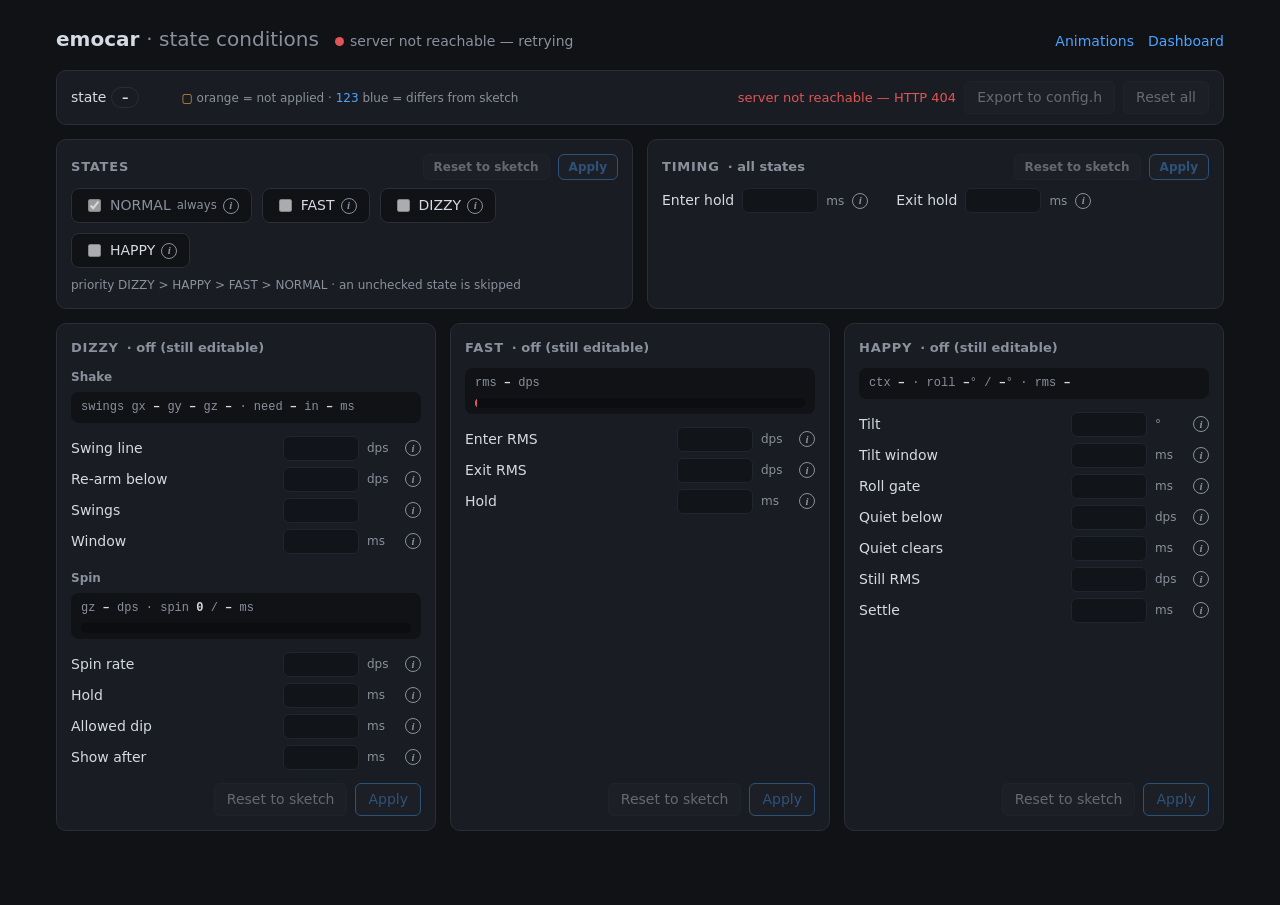
==== server/web/configs.html @ ef5c02bd "/configs: tune the state conditions live on the car, export to config.h The STATE_* flags and every " ====
<!DOCTYPE html>
<html lang="en">
<head>
<meta charset="utf-8">
<meta name="viewport" content="width=device-width, initial-scale=1">
<title>emocar configs</title>
<style>
  :root {
    --bg: #101216; --panel: #191c22; --edge: #2a2e37; --text: #d6dae2;
    --dim: #8a909c; --accent: #4da3ff; --ok: #46c46e; --bad: #e05555; --warn: #e0a53c;
    --rms: #f0b84a;
  }
  * { box-sizing: border-box; }
  body { margin: 0; background: var(--bg); color: var(--text);
         font: 14px/1.5 system-ui, sans-serif; }
  main { max-width: 1208px; margin: 0 auto; padding: 16px 20px 60px; }
  header { display: flex; align-items: baseline; gap: 16px; flex-wrap: wrap; }
  h1 { font-size: 20px; margin: 8px 0 2px; }
  h1 span { color: var(--dim); font-weight: 400; }
  header nav { margin-left: auto; display: flex; gap: 14px; }
  header a { color: var(--accent); text-decoration: none; }
  #cartext { color: var(--dim); }
  h2 { font-size: 13px; margin: 0 0 10px; color: var(--dim); text-transform: uppercase;
       letter-spacing: .06em; display: flex; align-items: center; gap: 8px; }
  h2 em { font-style: normal; text-transform: none; letter-spacing: 0; }
  .dot { display: inline-block; width: 9px; height: 9px; border-radius: 50%;
         background: var(--bad); margin-right: 6px; }
  .dot.on { background: var(--ok); }

  .bar { display: flex; align-items: center; gap: 14px; flex-wrap: wrap;
         margin: 14px 0; padding: 10px 14px; background: var(--panel);
         border: 1px solid var(--edge); border-radius: 10px; }
  .bar .push { margin-left: auto; display: flex; gap: 8px; align-items: center; }
  .pill { padding: 2px 10px; border-radius: 99px; border: 1px solid var(--edge);
          font-weight: 600; font-size: 13px; }
  #saved { color: var(--ok); }
  #msg { font-size: 13px; color: var(--dim); }
  #msg.bad { color: var(--bad); }
  #msg.good { color: var(--ok); }

  .line { display: flex; flex-wrap: wrap; justify-content: center; align-items: stretch;
          gap: 14px; margin-bottom: 14px; }
  .card { background: var(--panel); border: 1px solid var(--edge); border-radius: 10px;
          padding: 14px; min-width: 0; flex: 0 1 380px; display: flex; flex-direction: column; }
  .card .foot { margin-top: auto; padding-top: 10px; }
  h3 { font-size: 12px; margin: 12px 0 6px; color: var(--dim); font-weight: 600; }
  h3:first-of-type { margin-top: 0; }
  /* top row: two short strips that share the full width */
  .line.top .card { flex: 1 1 0; min-width: 320px; }
  .compact h2 { margin-bottom: 8px; }
  .compact h2 .foot { margin: 0 0 0 auto; padding: 0; text-transform: none; letter-spacing: 0; }
  .compact h2 button { font-size: 12px; padding: 3px 10px; }
  .fields.inline { display: flex; flex-wrap: wrap; gap: 4px 28px; }
  .fields.inline .row { grid-template-columns: auto 76px auto 16px; padding: 0; }
  .card.off { opacity: .55; }
  .card.off:hover { opacity: .85; }

  .live { font: 12px/1.6 ui-monospace, monospace; color: var(--dim); background: var(--bg);
          border-radius: 8px; padding: 6px 10px; margin-bottom: 10px; }
  .live b { color: var(--text); font-weight: 600; }
  .meter { position: relative; height: 10px; background: #0b0d10; border-radius: 5px;
           margin-top: 5px; overflow: hidden; }
  .meter .fill { position: absolute; top: 0; bottom: 0; left: 0; background: var(--rms);
                 border-radius: 5px; transition: width .15s; }
  .meter .mark { position: absolute; top: -2px; bottom: -2px; width: 2px; background: var(--dim); }
  .meter .mark.enter { background: var(--bad); }

  .info { display: inline-flex; align-items: center; justify-content: center; flex: none;
          width: 16px; height: 16px; border-radius: 50%; border: 1px solid var(--dim);
          color: var(--dim); font: italic 600 11px/1 Georgia, serif; cursor: help; user-select: none; }
  .info:hover, .info:focus { border-color: var(--accent); color: var(--accent); outline: none; }
  #tip { position: fixed; z-index: 10; max-width: 300px; padding: 9px 12px; border-radius: 8px;
         background: #252a33; border: 1px solid #3a404c; box-shadow: 0 6px 20px #0008;
         font-size: 12.5px; line-height: 1.5; color: var(--text); pointer-events: none;
         opacity: 0; transition: opacity .12s; }
  #tip.show { opacity: 1; }
  #tip b { display: block; margin-bottom: 3px; }
  #tip small { display: block; margin-top: 5px; color: var(--dim); }

  .row { display: grid; grid-template-columns: 1fr 76px 30px 16px; align-items: center;
         gap: 8px; padding: 3px 0; }
  .row label { color: var(--text); }
  .row input { width: 100%; background: #0b0d10; color: var(--text); border: 1px solid var(--edge);
               border-radius: 6px; padding: 4px 8px; font: 13px ui-monospace, monospace;
               text-align: right; }
  .row input:disabled { opacity: .5; }
  .row input.changed { border-color: var(--warn); }
  .row input.custom { color: var(--accent); }
  .row input.bad { border-color: var(--bad); color: var(--bad); }
  .err { color: var(--bad); font-size: 12px; margin-right: auto; align-self: center;
         text-transform: none; letter-spacing: 0; font-weight: 400; }
  .key { font-size: 12px; color: var(--dim); }
  .key i { font-style: normal; }
  .row .unit { color: var(--dim); font-size: 12px; }

  .states { display: flex; gap: 10px; flex-wrap: wrap; }
  .states label { display: flex; align-items: center; gap: 6px; background: var(--bg);
                  border: 1px solid var(--edge); border-radius: 8px; padding: 6px 12px; cursor: pointer; }
  .states label.always { cursor: default; color: var(--dim); }
  .states label.changed { border-color: var(--warn); }
  .ladder { color: var(--dim); font-size: 12px; margin-top: 8px; }

  .foot { display: flex; justify-content: flex-end; gap: 8px; }
  button { background: #22262e; color: var(--text); border: 1px solid var(--edge);
           border-radius: 6px; padding: 5px 12px; font: inherit; cursor: pointer; }
  button.primary { border-color: var(--accent); color: var(--accent); }
  button:disabled { opacity: .4; cursor: not-allowed; }
</style>
</head>
<body>
<main>
  <header>
    <h1>emocar <span>· state conditions</span></h1>
    <div><span class="dot" id="dot"></span><span id="cartext">connecting…</span></div>
    <nav><a href="/">Animations</a><a href="/dashboard">Dashboard</a></nav>
  </header>

  <div class="bar">
    <span>state <span class="pill" id="state">–</span></span>
    <span id="saved"></span>
    <span id="differ"></span>
    <span class="key"><i style="color:var(--warn)">▢</i> orange = not applied · <i style="color:var(--accent)">123</i> blue = differs from sketch</span>
    <div class="push">
      <span id="msg"></span>
      <button id="export">Export to config.h</button>
      <button id="resetAll" title="Every setting back to the sketch's defaults, on the car">Reset all</button>
    </div>
  </div>

  <div class="line top">
      <div class="card compact" data-card="states">
        <h2>States
          <span class="foot"><span class="err"></span><button class="reset">Reset to sketch</button><button class="primary apply">Apply</button></span></h2>
        <div class="states">
          <label class="always"><input type="checkbox" checked disabled> NORMAL <small>always</small> <span class="info" tabindex="0" data-tip="NORMAL">i</span></label>
          <label><input type="checkbox" data-key="STATE_FAST"> FAST <span class="info" tabindex="0" data-tip="STATE_FAST">i</span></label>
          <label><input type="checkbox" data-key="STATE_DIZZY"> DIZZY <span class="info" tabindex="0" data-tip="STATE_DIZZY">i</span></label>
          <label><input type="checkbox" data-key="STATE_HAPPY"> HAPPY <span class="info" tabindex="0" data-tip="STATE_HAPPY">i</span></label>
        </div>
        <div class="ladder">priority  DIZZY &gt; HAPPY &gt; FAST &gt; NORMAL · an unchecked state is skipped</div>
      </div>

      <div class="card compact" data-card="timing">
        <h2>Timing <em>· all states</em>
          <span class="foot"><span class="err"></span><button class="reset">Reset to sketch</button><button class="primary apply">Apply</button></span></h2>
        <div class="fields inline" data-fields="timing"></div>
      </div>
  </div>

  <div class="line">
      <div class="card" data-card="dizzy" data-state="STATE_DIZZY">
        <h2>DIZZY <em class="offnote">· off (still editable)</em></h2>
        <h3>Shake</h3>
        <div class="live">swings  gx <b id="sx">–</b>  gy <b id="sy">–</b>  gz <b id="sz">–</b>
          · need <b id="sneed">–</b> in <b id="swin">–</b> ms</div>
        <div class="fields" data-fields="shake"></div>
        <h3>Spin</h3>
        <div class="live">gz <b id="lgz">–</b> dps · spin <b id="lspin">0</b> / <b id="lspinneed">–</b> ms
          <div class="meter"><div class="fill" id="mspin" style="background:var(--accent)"></div></div>
        </div>
        <div class="fields" data-fields="spin"></div>
        <div class="foot"><span class="err"></span><button class="reset">Reset to sketch</button><button class="primary apply">Apply</button></div>
      </div>

      <div class="card" data-card="fast" data-state="STATE_FAST">
        <h2>FAST <em class="offnote">· off (still editable)</em></h2>
        <div class="live">rms <b id="lrms">–</b> dps
          <div class="meter"><div class="fill" id="mrms"></div>
            <div class="mark" id="mexit"></div><div class="mark enter" id="menter"></div></div>
        </div>
        <div class="fields" data-fields="fast"></div>
        <div class="foot"><span class="err"></span><button class="reset">Reset to sketch</button><button class="primary apply">Apply</button></div>
      </div>

      <div class="card" data-card="hand" data-state="STATE_HAPPY">
        <h2>HAPPY <em class="offnote">· off (still editable)</em></h2>
        <div class="live">ctx <b id="lctx">–</b> · roll <b id="lroll">–</b>° / <b id="ltilt">–</b>° · rms <b id="lrms2">–</b></div>
        <div class="fields" data-fields="hand"></div>
        <div class="foot"><span class="err"></span><button class="reset">Reset to sketch</button><button class="primary apply">Apply</button></div>
      </div>
  </div>
</main>

<script>
// Rows per card: [config.h name, label, unit]. Values and defaults come from the car.
const FIELDS = {
  timing: [
    ['ENTER_HOLD_MS', 'Enter hold', 'ms'],
    ['EXIT_HOLD_MS', 'Exit hold', 'ms'],
  ],
  fast: [
    ['FAST_ENTER_RMS', 'Enter RMS', 'dps'],
    ['FAST_EXIT_RMS', 'Exit RMS', 'dps'],
    ['FAST_HOLD_MS', 'Hold', 'ms'],
  ],
  shake: [
    ['SHAKE_DPS', 'Swing line', 'dps'],
    ['SHAKE_REARM_DPS', 'Re-arm below', 'dps'],
    ['SHAKE_SWINGS', 'Swings', ''],
    ['SHAKE_WINDOW_MS', 'Window', 'ms'],
  ],
  spin: [
    ['SPIN_GZ_DPS', 'Spin rate', 'dps'],
    ['SPIN_HOLD_MS', 'Hold', 'ms'],
    ['SPIN_DIP_MS', 'Allowed dip', 'ms'],
    ['DIZZY_AFTER_MS', 'Show after', 'ms'],
  ],
  hand: [
    ['HAND_TILT_DEG', 'Tilt', '°'],
    ['HAND_TILT_MS', 'Tilt window', 'ms'],
    ['HAND_ROLL_MS', 'Roll gate', 'ms'],
    ['HAND_QUIET_DPS', 'Quiet below', 'dps'],
    ['HAND_QUIET_MS', 'Quiet clears', 'ms'],
    ['STILL_RMS', 'Still RMS', 'dps'],
    ['HAND_SETTLE_MS', 'Settle', 'ms'],
  ],
};

// Hover text per setting: what it is, which way to turn it, and a measured number when
// there is one.
const TIPS = {
  NORMAL: ['NORMAL', 'The default face, shown whenever no other state applies. Always on.'],
  STATE_FAST: ['FAST', 'The car is driving on a surface: steady vibration from the wheels. Floor only — never shown while the car is in a hand.'],
  STATE_DIZZY: ['DIZZY', 'Shaken hard, or spun in circles. Highest priority: it beats HAPPY, so shaking a held car shows DIZZY.'],
  STATE_HAPPY: ['HAPPY', 'Picked up and held in a hand. Unticked: a held car shows NORMAL (never FAST).'],

  ENTER_HOLD_MS: ['Enter hold', 'How long a higher state must be wanted before the face switches up to it (e.g. NORMAL → HAPPY). Lower = snappier; higher = ignores short blips.'],
  EXIT_HOLD_MS: ['Exit hold', 'How long a face stays after its condition ends, before stepping down (e.g. HAPPY → NORMAL). Higher = faces linger longer.'],

  FAST_ENTER_RMS: ['Enter RMS', 'Vibration level the car must pass to count as driving — the RMS of the turn rate on all 3 axes over the last 250 ms, in °/s. On a desk at rest ≈ 0.5. On soft floors (carpet, bed) lower it toward 3.0.'],
  FAST_EXIT_RMS: ['Exit RMS', 'Vibration below this ends FAST. Must be lower than Enter RMS: the gap between them stops the face flickering when vibration hovers around one value.'],
  FAST_HOLD_MS: ['Hold', 'Vibration must stay above Enter RMS this long before FAST starts. A tap spikes vibration but never lasts, so this filters taps out.'],

  SHAKE_DPS: ['Swing line', 'A “swing” = the car turning faster than ± this on one axis. A hard shake goes far past 400 °/s; picking the car up rarely does. Lower = DIZZY triggers more easily.'],
  SHAKE_REARM_DPS: ['Re-arm below', 'After a swing, that axis must slow below this before the same direction can count again — so one long swing isn\'t counted many times. Must be lower than Swing line.'],
  SHAKE_SWINGS: ['Swings', 'How many swings within Window trigger DIZZY (at most 16). Each axis (gx, gy, gz) is counted separately, never added together. Measured: hard shake gx 10, gy 11, gz 5 in 2 s; a pickup 0–1.'],
  SHAKE_WINDOW_MS: ['Window', 'Swings older than this stop counting. Longer = a slower shake still triggers DIZZY.'],

  SPIN_GZ_DPS: ['Spin rate', 'Turn rate on the flat (gz, yaw) the car must hold in one direction — the car driving in circles. Reversing direction starts over. Not yet measured on the car.'],
  SPIN_HOLD_MS: ['Hold', 'How long the spin must last before DIZZY. 5000 = five seconds of circling.'],
  SPIN_DIP_MS: ['Allowed dip', 'Short drops below Spin rate (a bump, wheel slip) don\'t break the spin if they are shorter than this. Longer drops end it.'],
  DIZZY_AFTER_MS: ['Show after', 'How long DIZZY keeps showing after the last swing or the end of the spin. Includes Exit hold, so it can\'t be shorter than Exit hold.'],

  HAND_TILT_DEG: ['Tilt', 'A car on its wheels can\'t roll sideways; a hand always tilts it. Roll (gy) is added up in both directions, and this many degrees means “in a hand”. Lower = HAPPY triggers more easily, but bumps may count.'],
  HAND_TILT_MS: ['Tilt window', 'The roll must add up to Tilt within this time, otherwise the count restarts.'],
  HAND_ROLL_MS: ['Roll gate', 'A roll must last this long before it starts counting at all. Filters out taps and knocks on the car.'],
  HAND_QUIET_DPS: ['Quiet below', 'Roll rates below this are treated as sensor noise and not added to Tilt.'],
  HAND_QUIET_MS: ['Quiet clears', 'Being quiet (below Quiet below) this long clears the roll count. The brief stops while a hand turns the car are shorter, so they don\'t clear it.'],
  STILL_RMS: ['Still RMS', 'Vibration below this counts as “still” — used to decide the car was put down. At rest ≈ 0.5, held in a palm ≈ 35.'],
  HAND_SETTLE_MS: ['Settle', 'Still for this long = set back down: leaves hand mode, so HAPPY ends and FAST can work again.'],
};

let car = null, DEF = null;       // the car's live values and the sketch defaults it was built with
let online = false;

const $ = id => document.getElementById(id);
function msg(t, kind = '') {
  $('msg').textContent = t;
  $('msg').className = kind;
  clearTimeout(msg.t);
  if (kind !== 'bad') msg.t = setTimeout(() => { $('msg').textContent = ''; }, 6000);
}

for (const [card, list] of Object.entries(FIELDS)) {
  const box = document.querySelector(`[data-fields="${card}"]`);
  for (const [k, label, unit] of list) {
    box.insertAdjacentHTML('beforeend',
      `<div class="row"><label for="${k}">${label}</label>
       <input id="${k}" data-key="${k}" type="number" step="any">
       <span class="unit">${unit}</span><span class="info" tabindex="0" data-tip="${k}">i</span></div>`);
  }
}

// ------------------------------------------------------------ hover info

const tip = document.createElement('div');
tip.id = 'tip';
document.body.appendChild(tip);
function showTip(el) {
  const k = el.dataset.tip;
  const [title, text] = TIPS[k] || [k, ''];
  const show = v => k.startsWith('STATE_') ? (v ? 'on' : 'off') : v;
  let small = '';
  if (DEF && k in DEF) {
    const now = car[k] !== DEF[k] ? ` · on car ${show(car[k])}` : '';
    small = `<small>sketch default ${show(DEF[k])}${now} · config.h ${k}</small>`;
  }
  tip.innerHTML = `<b>${title}</b>${text}${small}`;
  const r = el.getBoundingClientRect(), w = tip.offsetWidth, h = tip.offsetHeight;
  const left = Math.min(Math.max(8, r.left + r.width / 2 - w / 2), innerWidth - w - 8);
  let top = r.bottom + 8;
  if (top + h > innerHeight - 8) top = r.top - h - 8;     // no room below: open above
  tip.style.left = left + 'px'; tip.style.top = top + 'px';
  tip.classList.add('show');
}
const hideTip = () => tip.classList.remove('show');
for (const el of document.querySelectorAll('.info')) {
  el.addEventListener('mouseenter', () => showTip(el));
  el.addEventListener('focus', () => showTip(el));
  el.addEventListener('mouseleave', hideTip);
  el.addEventListener('blur', hideTip);
  el.addEventListener('click', e => e.preventDefault());   // inside a state chip: don't toggle it
}

// ------------------------------------------------------------ form state

const inputs = card => [...document.querySelectorAll(`[data-card="${card}"] [data-key]`)];
const valueOf = el => el.type === 'checkbox' ? (el.checked ? 1 : 0) : parseFloat(el.value);

function load(card, from) {
  for (const el of inputs(card)) {
    const k = el.dataset.key;
    if (el.type === 'checkbox') el.checked = !!from[k]; else el.value = from[k];
  }
}

// The car checks all of this too (cfg.cpp), plus each field's range; this is so the
// mistake shows while typing.
function problems() {
  const v = k => parseFloat($(k).value);
  const p = {};
  if (!(v('FAST_EXIT_RMS') < v('FAST_ENTER_RMS'))) p.FAST_EXIT_RMS = `must be below Enter RMS (${v('FAST_ENTER_RMS')})`;
  if (!(v('SHAKE_REARM_DPS') < v('SHAKE_DPS'))) p.SHAKE_REARM_DPS = `must be below Swing line (${v('SHAKE_DPS')})`;
  if (!(v('DIZZY_AFTER_MS') >= v('EXIT_HOLD_MS'))) p.DIZZY_AFTER_MS = `must be ≥ Exit hold (${v('EXIT_HOLD_MS')})`;
  for (const el of document.querySelectorAll('input[type=number]'))
    if (!(el.value !== '' && parseFloat(el.value) >= 0)) p[el.dataset.key] = 'needs a number ≥ 0';
  return p;
}

function refresh() {
  const ready = !!(online && car);
  for (const el of document.querySelectorAll('[data-key], button')) el.disabled = !ready;
  $('export').disabled = !ready || !exportOK;
  if (!ready) return;
  const bad = problems();
  let differ = 0;
  for (const el of document.querySelectorAll('[data-key]')) {
    const k = el.dataset.key, val = valueOf(el);
    if (car[k] !== DEF[k]) differ++;
    const edited = val !== car[k];
    if (el.type === 'checkbox') { el.parentElement.classList.toggle('changed', edited); continue; }
    el.classList.toggle('bad', !!bad[k]);
    el.classList.toggle('changed', !bad[k] && edited);
    el.classList.toggle('custom', !bad[k] && val !== DEF[k]);
    el.title = bad[k] ? '✗ ' + bad[k] : '';
  }
  for (const card of document.querySelectorAll('.card')) {
    const first = [...card.querySelectorAll('input[type=number]')].find(el => bad[el.dataset.key]);
    card.querySelector('.apply').disabled = !!first;
    card.querySelector('.err').textContent = first
      ? `✗ ${first.closest('.row').querySelector('label').textContent} ${bad[first.dataset.key]}` : '';
    const st = card.dataset.state;
    if (st) {
      card.classList.toggle('off', !car[st]);
      card.querySelector('.offnote').style.display = car[st] ? 'none' : '';
    }
  }
  $('differ').textContent = differ ? `${differ} differ from sketch` : 'matches sketch';
  $('differ').style.color = differ ? 'var(--accent)' : 'var(--ok)';
  $('sneed').textContent = car.SHAKE_SWINGS; $('swin').textContent = car.SHAKE_WINDOW_MS;
  $('lspinneed').textContent = car.SPIN_HOLD_MS; $('ltilt').textContent = car.HAND_TILT_DEG;
  const scale = Math.max(car.FAST_ENTER_RMS * 2, 1);
  $('mexit').style.left = (car.FAST_EXIT_RMS / scale * 100) + '%';
  $('menter').style.left = (car.FAST_ENTER_RMS / scale * 100) + '%';
}

// ------------------------------------------------------------ talking to the car

let exportOK = false;
function took(r) {                  // a /api/car/config answer
  online = !!r.online;
  if (r.export) {
    exportOK = r.export.ok;
    $('export').title = r.export.ok ? `Rewrite the #define lines in ${r.export.path}` : r.export.error;
  }
  if (r.config) { car = r.config.cur; DEF = r.config.def; }
  $('saved').textContent = online && car ? '✓ saved on car' : '';
}

async function api(path, body) {
  const res = await fetch(path, body === undefined ? {} :
    { method: 'POST', headers: { 'Content-Type': 'application/json' }, body: JSON.stringify(body) });
  const j = await res.json().catch(() => ({ error: `HTTP ${res.status}` }));
  if (!res.ok) throw new Error(j.error || `HTTP ${res.status}`);
  return j;
}

// Load (or reload after the car came back): every card shows the car's values.
async function fetchConfig() {
  try {
    const r = await api('/api/car/config');
    const was = !!car;
    took(r);
    if (!online) { msg(r.error || 'car not connected', 'bad'); }
    else if (!was) { for (const c of document.querySelectorAll('.card')) load(c.dataset.card, car); msg(''); }
  } catch (e) {
    online = false;
    msg('server not reachable — ' + e.message, 'bad');
  }
  refresh();
}

for (const card of document.querySelectorAll('.card')) {
  const name = card.dataset.card;
  card.querySelector('.apply').onclick = async () => {
    const set = {};
    for (const el of inputs(name)) if (valueOf(el) !== car[el.dataset.key]) set[el.dataset.key] = valueOf(el);
    const keys = Object.keys(set);
    if (!keys.length) { msg('nothing changed'); return; }
    try {
      took(await api('/api/car/config', { set }));
      load(name, car);
      msg(`applied ${keys.join(', ')} — saved on car`, 'good');
    } catch (e) {
      msg('not applied: ' + e.message, 'bad');
    }
    refresh();
  };
  card.querySelector('.reset').onclick = () => {
    load(name, DEF);
    msg('sketch defaults filled in — Apply to send them');
    refresh();
  };
}
document.addEventListener('input', refresh);
document.addEventListener('change', refresh);

$('resetAll').onclick = async () => {
  try {
    took(await api('/api/car/config', { reset: true }));
    for (const c of document.querySelectorAll('.card')) load(c.dataset.card, car);
    msg('every setting back to the sketch defaults', 'good');
  } catch (e) {
    msg('reset failed: ' + e.message, 'bad');
  }
  refresh();
};

$('export').onclick = async () => {
  try {
    const r = await api('/api/car/config/export', {});
    msg(r.changed && r.changed.length
      ? `config.h: ${r.changed.length} line(s) rewritten (${r.changed.join(', ')}) — flash the sketch to make them the defaults`
      : 'config.h already matches the car', 'good');
  } catch (e) {
    msg('export failed: ' + e.message, 'bad');
  }
};

// ------------------------------------------------------------ live sensor line

// T <ms> <gx> <gy> <gz> <qw> <qx> <qy> <qz> <rms> <jitter> <rollAcc> <ctx> <swings> <state> <spinMs>
function onT(line) {
  const f = line.trim().split(/\s+/);
  if (f.length < 15) return;
  const rms = +f[8], roll = +f[10], sw = f[12].split('/'), spin = +f[14];
  $('state').textContent = f[13];
  $('lrms').textContent = rms.toFixed(1); $('lrms2').textContent = rms.toFixed(1);
  if (car) $('mrms').style.width = Math.min(100, rms / Math.max(car.FAST_ENTER_RMS * 2, 1) * 100) + '%';
  [$('sx').textContent, $('sy').textContent, $('sz').textContent] = sw;
  $('lgz').textContent = (+f[3]).toFixed(0);
  $('lspin').textContent = spin;
  if (car) $('mspin').style.width = Math.min(100, spin / Math.max(car.SPIN_HOLD_MS, 1) * 100) + '%';
  $('lctx').textContent = f[11] === 'H' ? 'HAND' : 'FLOOR';
  $('lroll').textContent = roll.toFixed(0);
}

const es = new EventSource('/api/telemetry');
es.addEventListener('t', e => onT(e.data));
es.addEventListener('link', e => {
  const l = JSON.parse(e.data);
  const back = l.online && !online;
  $('dot').className = 'dot' + (l.online ? ' on' : '');
  $('cartext').textContent = l.online ? `connected ${l.port}` : (l.error || 'offline');
  if (!l.online) { online = false; car = null; $('saved').textContent = ''; $('state').textContent = '–'; refresh(); }
  if (back) fetchConfig();          // plugged back in, or rebooted: show what it runs now
});
es.onerror = () => {
  $('dot').className = 'dot';
  $('cartext').textContent = 'server not reachable — retrying';
};

fetchConfig();
</script>
</body>
</html>
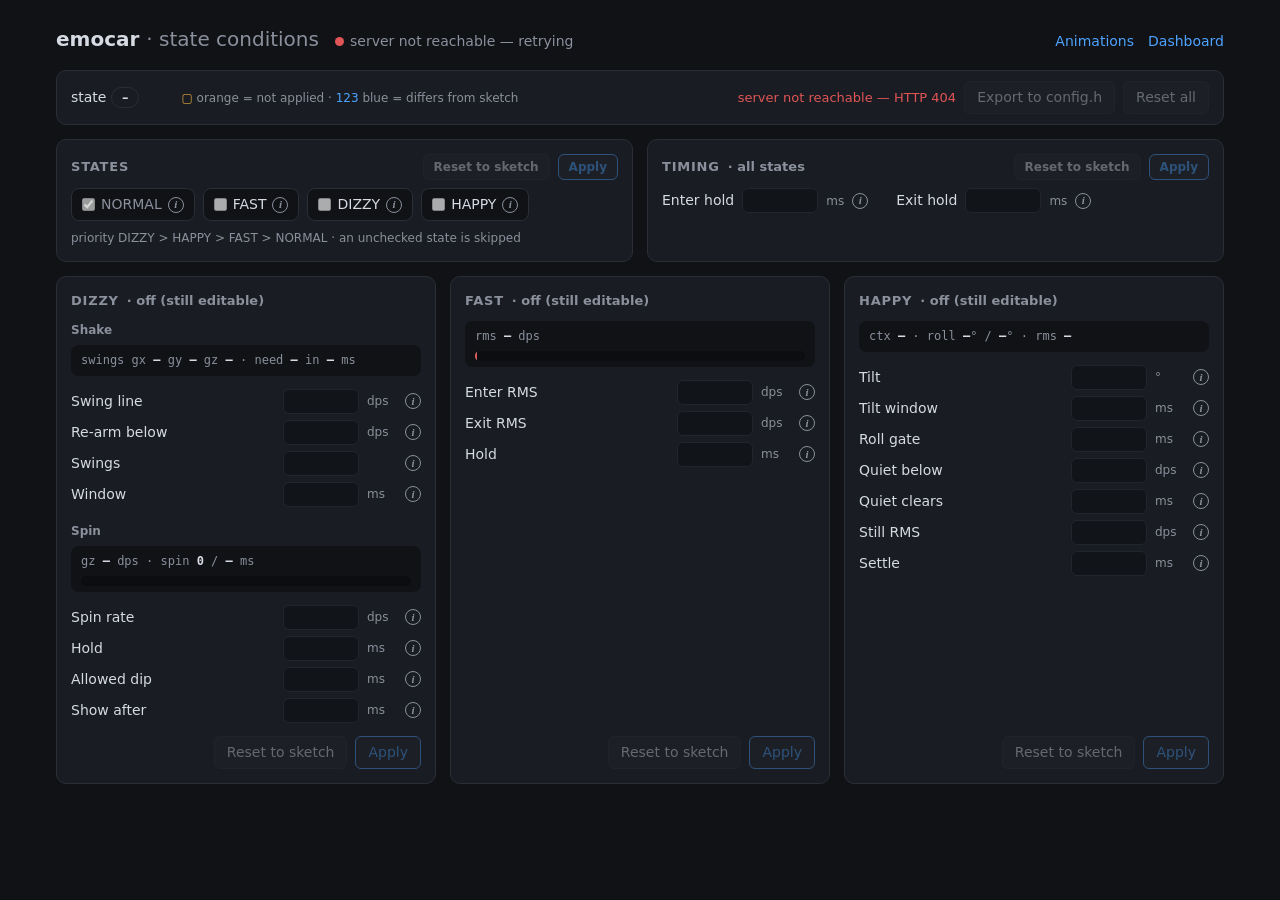
==== commit bd8e5eb4: "/configs: keep the four state chips on one line Drop the redundant "always" label from NORMAL (its i" ====
--- a/server/web/configs.html
+++ b/server/web/configs.html
@@ -93,9 +93,11 @@
   .key i { font-style: normal; }
   .row .unit { color: var(--dim); font-size: 12px; }
 
-  .states { display: flex; gap: 10px; flex-wrap: wrap; }
+  .states { display: flex; gap: 8px; flex-wrap: wrap; }
   .states label { display: flex; align-items: center; gap: 6px; background: var(--bg);
-                  border: 1px solid var(--edge); border-radius: 8px; padding: 6px 12px; cursor: pointer; }
+                  border: 1px solid var(--edge); border-radius: 8px; padding: 5px 10px; cursor: pointer;
+                  white-space: nowrap; }
+  .states input { margin: 0; }
   .states label.always { cursor: default; color: var(--dim); }
   .states label.changed { border-color: var(--warn); }
   .ladder { color: var(--dim); font-size: 12px; margin-top: 8px; }
@@ -132,7 +134,7 @@
         <h2>States
           <span class="foot"><span class="err"></span><button class="reset">Reset to sketch</button><button class="primary apply">Apply</button></span></h2>
         <div class="states">
-          <label class="always"><input type="checkbox" checked disabled> NORMAL <small>always</small> <span class="info" tabindex="0" data-tip="NORMAL">i</span></label>
+          <label class="always"><input type="checkbox" checked disabled> NORMAL <span class="info" tabindex="0" data-tip="NORMAL">i</span></label>
           <label><input type="checkbox" data-key="STATE_FAST"> FAST <span class="info" tabindex="0" data-tip="STATE_FAST">i</span></label>
           <label><input type="checkbox" data-key="STATE_DIZZY"> DIZZY <span class="info" tabindex="0" data-tip="STATE_DIZZY">i</span></label>
           <label><input type="checkbox" data-key="STATE_HAPPY"> HAPPY <span class="info" tabindex="0" data-tip="STATE_HAPPY">i</span></label>
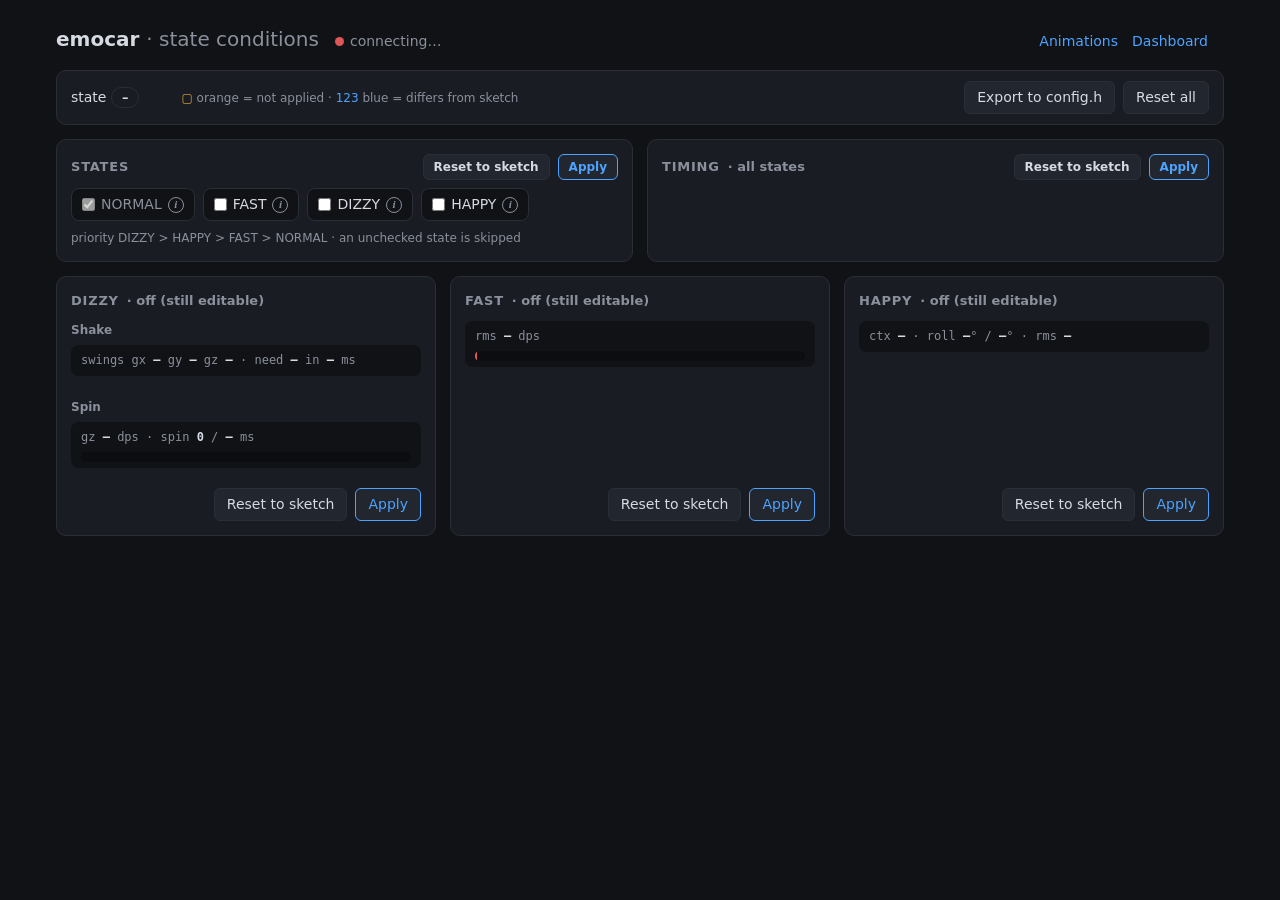
==== commit 5af80eb2: "server: Vietnamese UI with an EN | VI switch on every page English text stays the key; all Vietnames" ====
--- a/server/web/configs.html
+++ b/server/web/configs.html
@@ -4,6 +4,7 @@
 <meta charset="utf-8">
 <meta name="viewport" content="width=device-width, initial-scale=1">
 <title>emocar configs</title>
+<script src="/i18n.js"></script>
 <style>
   :root {
     --bg: #101216; --panel: #191c22; --edge: #2a2e37; --text: #d6dae2;
@@ -115,6 +116,7 @@
     <h1>emocar <span>· state conditions</span></h1>
     <div><span class="dot" id="dot"></span><span id="cartext">connecting…</span></div>
     <nav><a href="/">Animations</a><a href="/dashboard">Dashboard</a></nav>
+    <span id="lang"></span>
   </header>
 
   <div class="bar">
@@ -193,7 +195,7 @@
   fast: [
     ['FAST_ENTER_RMS', 'Enter RMS', 'dps'],
     ['FAST_EXIT_RMS', 'Exit RMS', 'dps'],
-    ['FAST_HOLD_MS', 'Hold', 'ms'],
+    ['FAST_HOLD_MS', 'Vibrate at least', 'ms'],
   ],
   shake: [
     ['SHAKE_DPS', 'Swing line', 'dps'],
@@ -203,9 +205,9 @@
   ],
   spin: [
     ['SPIN_GZ_DPS', 'Spin rate', 'dps'],
-    ['SPIN_HOLD_MS', 'Hold', 'ms'],
+    ['SPIN_HOLD_MS', 'Spin at least', 'ms'],
     ['SPIN_DIP_MS', 'Allowed dip', 'ms'],
-    ['DIZZY_AFTER_MS', 'Show after', 'ms'],
+    ['DIZZY_AFTER_MS', 'Keep DIZZY after', 'ms'],
   ],
   hand: [
     ['HAND_TILT_DEG', 'Tilt', '°'],
@@ -231,7 +233,7 @@
 
   FAST_ENTER_RMS: ['Enter RMS', 'Vibration level the car must pass to count as driving — the RMS of the turn rate on all 3 axes over the last 250 ms, in °/s. On a desk at rest ≈ 0.5. On soft floors (carpet, bed) lower it toward 3.0.'],
   FAST_EXIT_RMS: ['Exit RMS', 'Vibration below this ends FAST. Must be lower than Enter RMS: the gap between them stops the face flickering when vibration hovers around one value.'],
-  FAST_HOLD_MS: ['Hold', 'Vibration must stay above Enter RMS this long before FAST starts. A tap spikes vibration but never lasts, so this filters taps out.'],
+  FAST_HOLD_MS: ['Vibrate at least', 'Vibration must stay above Enter RMS this long before FAST starts. A tap spikes vibration but never lasts, so this filters taps out.'],
 
   SHAKE_DPS: ['Swing line', 'A “swing” = the car turning faster than ± this on one axis. A hard shake goes far past 400 °/s; picking the car up rarely does. Lower = DIZZY triggers more easily.'],
   SHAKE_REARM_DPS: ['Re-arm below', 'After a swing, that axis must slow below this before the same direction can count again — so one long swing isn\'t counted many times. Must be lower than Swing line.'],
@@ -239,9 +241,9 @@
   SHAKE_WINDOW_MS: ['Window', 'Swings older than this stop counting. Longer = a slower shake still triggers DIZZY.'],
 
   SPIN_GZ_DPS: ['Spin rate', 'Turn rate on the flat (gz, yaw) the car must hold in one direction — the car driving in circles. Reversing direction starts over. Not yet measured on the car.'],
-  SPIN_HOLD_MS: ['Hold', 'How long the spin must last before DIZZY. 5000 = five seconds of circling.'],
+  SPIN_HOLD_MS: ['Spin at least', 'How long the spin must last before DIZZY. 5000 = five seconds of circling.'],
   SPIN_DIP_MS: ['Allowed dip', 'Short drops below Spin rate (a bump, wheel slip) don\'t break the spin if they are shorter than this. Longer drops end it.'],
-  DIZZY_AFTER_MS: ['Show after', 'How long DIZZY keeps showing after the last swing or the end of the spin. Includes Exit hold, so it can\'t be shorter than Exit hold.'],
+  DIZZY_AFTER_MS: ['Keep DIZZY after', 'How long DIZZY keeps showing after the last swing or the end of the spin. Includes Exit hold, so it can\'t be shorter than Exit hold.'],
 
   HAND_TILT_DEG: ['Tilt', 'A car on its wheels can\'t roll sideways; a hand always tilts it. Roll (gy) is added up in both directions, and this many degrees means “in a hand”. Lower = HAPPY triggers more easily, but bumps may count.'],
   HAND_TILT_MS: ['Tilt window', 'The roll must add up to Tilt within this time, otherwise the count restarts.'],
@@ -267,7 +269,7 @@
   const box = document.querySelector(`[data-fields="${card}"]`);
   for (const [k, label, unit] of list) {
     box.insertAdjacentHTML('beforeend',
-      `<div class="row"><label for="${k}">${label}</label>
+      `<div class="row"><label for="${k}">${tr(label)}</label>
        <input id="${k}" data-key="${k}" type="number" step="any">
        <span class="unit">${unit}</span><span class="info" tabindex="0" data-tip="${k}">i</span></div>`);
   }
@@ -280,12 +282,12 @@
 document.body.appendChild(tip);
 function showTip(el) {
   const k = el.dataset.tip;
-  const [title, text] = TIPS[k] || [k, ''];
-  const show = v => k.startsWith('STATE_') ? (v ? 'on' : 'off') : v;
+  const [title, text] = (TIPS[k] || [k, '']).map(s => tr(s));
+  const show = v => k.startsWith('STATE_') ? tr(v ? 'on' : 'off') : v;
   let small = '';
   if (DEF && k in DEF) {
-    const now = car[k] !== DEF[k] ? ` · on car ${show(car[k])}` : '';
-    small = `<small>sketch default ${show(DEF[k])}${now} · config.h ${k}</small>`;
+    const now = car[k] !== DEF[k] ? tr(' · on car {v}', { v: show(car[k]) }) : '';
+    small = `<small>${tr('sketch default {v}', { v: show(DEF[k]) })}${now} · config.h ${k}</small>`;
   }
   tip.innerHTML = `<b>${title}</b>${text}${small}`;
   const r = el.getBoundingClientRect(), w = tip.offsetWidth, h = tip.offsetHeight;
@@ -321,17 +323,19 @@
 function problems() {
   const v = k => parseFloat($(k).value);
   const p = {};
-  if (!(v('FAST_EXIT_RMS') < v('FAST_ENTER_RMS'))) p.FAST_EXIT_RMS = `must be below Enter RMS (${v('FAST_ENTER_RMS')})`;
-  if (!(v('SHAKE_REARM_DPS') < v('SHAKE_DPS'))) p.SHAKE_REARM_DPS = `must be below Swing line (${v('SHAKE_DPS')})`;
-  if (!(v('DIZZY_AFTER_MS') >= v('EXIT_HOLD_MS'))) p.DIZZY_AFTER_MS = `must be ≥ Exit hold (${v('EXIT_HOLD_MS')})`;
+  const below = (name, k) => tr('must be below {name} ({v})', { name: tr(name), v: v(k) });
+  if (!(v('FAST_EXIT_RMS') < v('FAST_ENTER_RMS'))) p.FAST_EXIT_RMS = below('Enter RMS', 'FAST_ENTER_RMS');
+  if (!(v('SHAKE_REARM_DPS') < v('SHAKE_DPS'))) p.SHAKE_REARM_DPS = below('Swing line', 'SHAKE_DPS');
+  if (!(v('DIZZY_AFTER_MS') >= v('EXIT_HOLD_MS')))
+    p.DIZZY_AFTER_MS = tr('must be ≥ {name} ({v})', { name: tr('Exit hold'), v: v('EXIT_HOLD_MS') });
   for (const el of document.querySelectorAll('input[type=number]'))
-    if (!(el.value !== '' && parseFloat(el.value) >= 0)) p[el.dataset.key] = 'needs a number ≥ 0';
+    if (!(el.value !== '' && parseFloat(el.value) >= 0)) p[el.dataset.key] = tr('needs a number ≥ 0');
   return p;
 }
 
 function refresh() {
   const ready = !!(online && car);
-  for (const el of document.querySelectorAll('[data-key], button')) el.disabled = !ready;
+  for (const el of document.querySelectorAll('[data-key], .bar button, .card button')) el.disabled = !ready;
   $('export').disabled = !ready || !exportOK;
   if (!ready) return;
   const bad = problems();
@@ -357,7 +361,7 @@
       card.querySelector('.offnote').style.display = car[st] ? 'none' : '';
     }
   }
-  $('differ').textContent = differ ? `${differ} differ from sketch` : 'matches sketch';
+  $('differ').textContent = differ ? tr('{n} differ from sketch', { n: differ }) : tr('matches sketch');
   $('differ').style.color = differ ? 'var(--accent)' : 'var(--ok)';
   $('sneed').textContent = car.SHAKE_SWINGS; $('swin').textContent = car.SHAKE_WINDOW_MS;
   $('lspinneed').textContent = car.SPIN_HOLD_MS; $('ltilt').textContent = car.HAND_TILT_DEG;
@@ -373,10 +377,10 @@
   online = !!r.online;
   if (r.export) {
     exportOK = r.export.ok;
-    $('export').title = r.export.ok ? `Rewrite the #define lines in ${r.export.path}` : r.export.error;
+    $('export').title = r.export.ok ? tr('Rewrite the #define lines in {path}', { path: r.export.path }) : r.export.error;
   }
   if (r.config) { car = r.config.cur; DEF = r.config.def; }
-  $('saved').textContent = online && car ? '✓ saved on car' : '';
+  $('saved').textContent = online && car ? tr('✓ saved on car') : '';
 }
 
 async function api(path, body) {
@@ -393,11 +397,11 @@
     const r = await api('/api/car/config');
     const was = !!car;
     took(r);
-    if (!online) { msg(r.error || 'car not connected', 'bad'); }
+    if (!online) { msg(r.error || tr('car not connected'), 'bad'); }
     else if (!was) { for (const c of document.querySelectorAll('.card')) load(c.dataset.card, car); msg(''); }
   } catch (e) {
     online = false;
-    msg('server not reachable — ' + e.message, 'bad');
+    msg(tr('server not reachable — ') + e.message, 'bad');
   }
   refresh();
 }
@@ -408,19 +412,19 @@
     const set = {};
     for (const el of inputs(name)) if (valueOf(el) !== car[el.dataset.key]) set[el.dataset.key] = valueOf(el);
     const keys = Object.keys(set);
-    if (!keys.length) { msg('nothing changed'); return; }
+    if (!keys.length) { msg(tr('nothing changed')); return; }
     try {
       took(await api('/api/car/config', { set }));
       load(name, car);
-      msg(`applied ${keys.join(', ')} — saved on car`, 'good');
+      msg(tr('applied {keys} — saved on car', { keys: keys.join(', ') }), 'good');
     } catch (e) {
-      msg('not applied: ' + e.message, 'bad');
+      msg(tr('not applied: ') + e.message, 'bad');
     }
     refresh();
   };
   card.querySelector('.reset').onclick = () => {
     load(name, DEF);
-    msg('sketch defaults filled in — Apply to send them');
+    msg(tr('sketch defaults filled in — Apply to send them'));
     refresh();
   };
 }
@@ -431,9 +435,9 @@
   try {
     took(await api('/api/car/config', { reset: true }));
     for (const c of document.querySelectorAll('.card')) load(c.dataset.card, car);
-    msg('every setting back to the sketch defaults', 'good');
+    msg(tr('every setting back to the sketch defaults'), 'good');
   } catch (e) {
-    msg('reset failed: ' + e.message, 'bad');
+    msg(tr('reset failed: ') + e.message, 'bad');
   }
   refresh();
 };
@@ -442,10 +446,11 @@
   try {
     const r = await api('/api/car/config/export', {});
     msg(r.changed && r.changed.length
-      ? `config.h: ${r.changed.length} line(s) rewritten (${r.changed.join(', ')}) — flash the sketch to make them the defaults`
-      : 'config.h already matches the car', 'good');
+      ? tr('config.h: {n} line(s) rewritten ({list}) — flash the sketch to make them the defaults',
+           { n: r.changed.length, list: r.changed.join(', ') })
+      : tr('config.h already matches the car'), 'good');
   } catch (e) {
-    msg('export failed: ' + e.message, 'bad');
+    msg(tr('export failed: ') + e.message, 'bad');
   }
 };
 
@@ -463,7 +468,7 @@
   $('lgz').textContent = (+f[3]).toFixed(0);
   $('lspin').textContent = spin;
   if (car) $('mspin').style.width = Math.min(100, spin / Math.max(car.SPIN_HOLD_MS, 1) * 100) + '%';
-  $('lctx').textContent = f[11] === 'H' ? 'HAND' : 'FLOOR';
+  $('lctx').textContent = tr(f[11] === 'H' ? 'HAND' : 'FLOOR');
   $('lroll').textContent = roll.toFixed(0);
 }
 
@@ -473,13 +478,13 @@
   const l = JSON.parse(e.data);
   const back = l.online && !online;
   $('dot').className = 'dot' + (l.online ? ' on' : '');
-  $('cartext').textContent = l.online ? `connected ${l.port}` : (l.error || 'offline');
+  $('cartext').textContent = l.online ? tr('connected {port}', { port: l.port }) : (l.error || tr('offline'));
   if (!l.online) { online = false; car = null; $('saved').textContent = ''; $('state').textContent = '–'; refresh(); }
   if (back) fetchConfig();          // plugged back in, or rebooted: show what it runs now
 });
 es.onerror = () => {
   $('dot').className = 'dot';
-  $('cartext').textContent = 'server not reachable — retrying';
+  $('cartext').textContent = tr('server not reachable — retrying');
 };
 
 fetchConfig();
